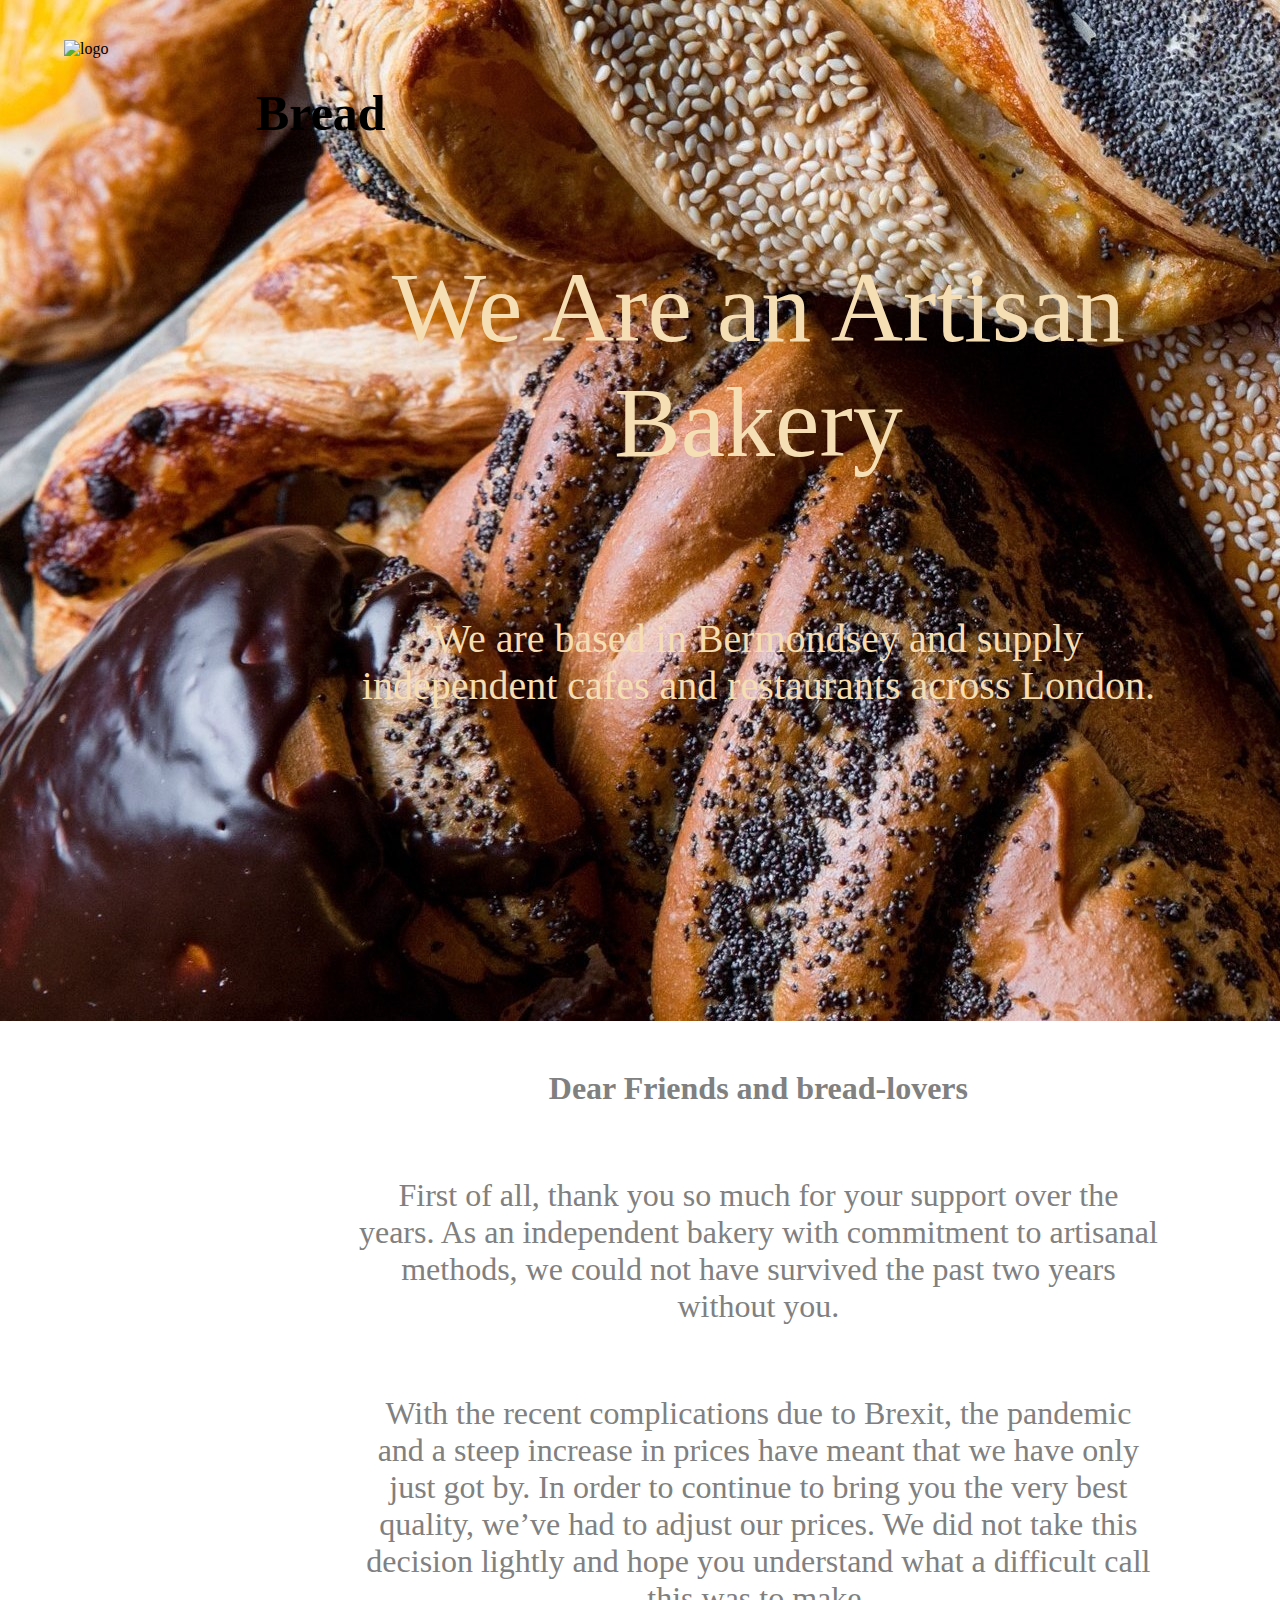
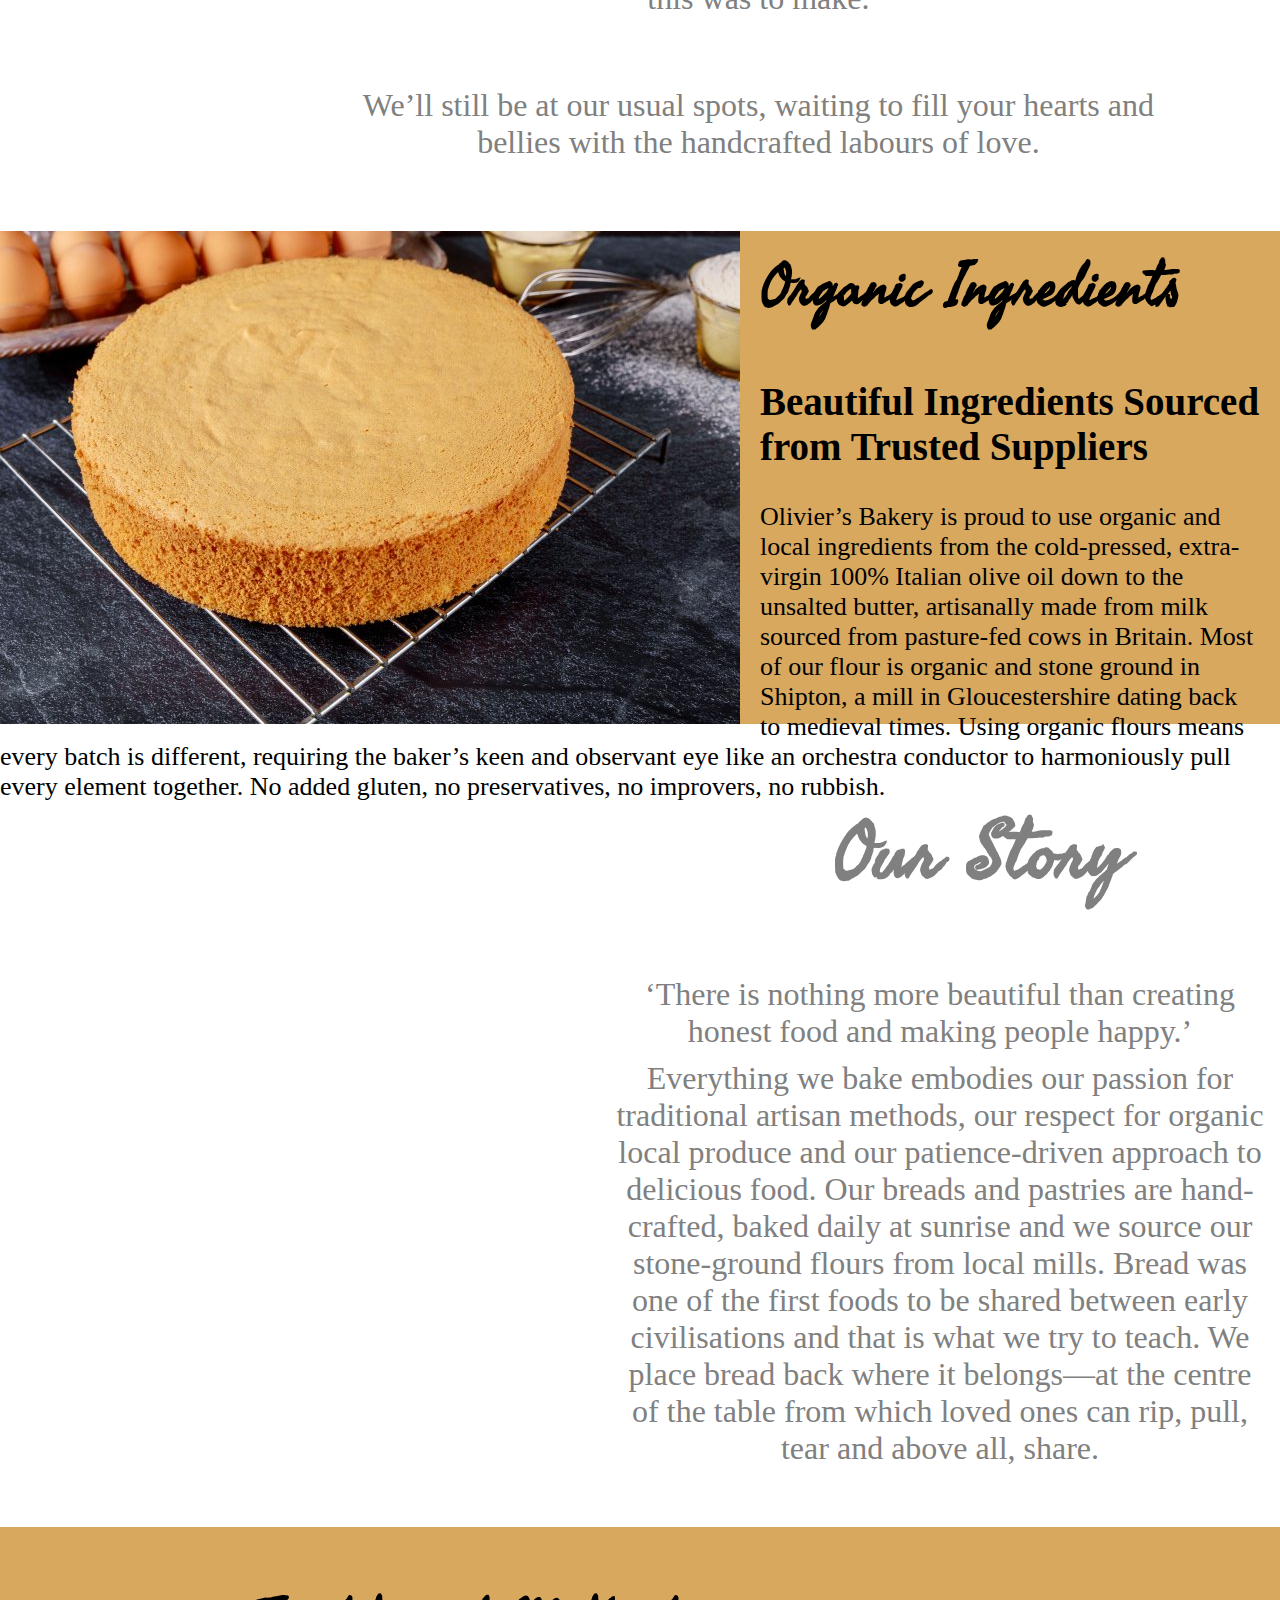
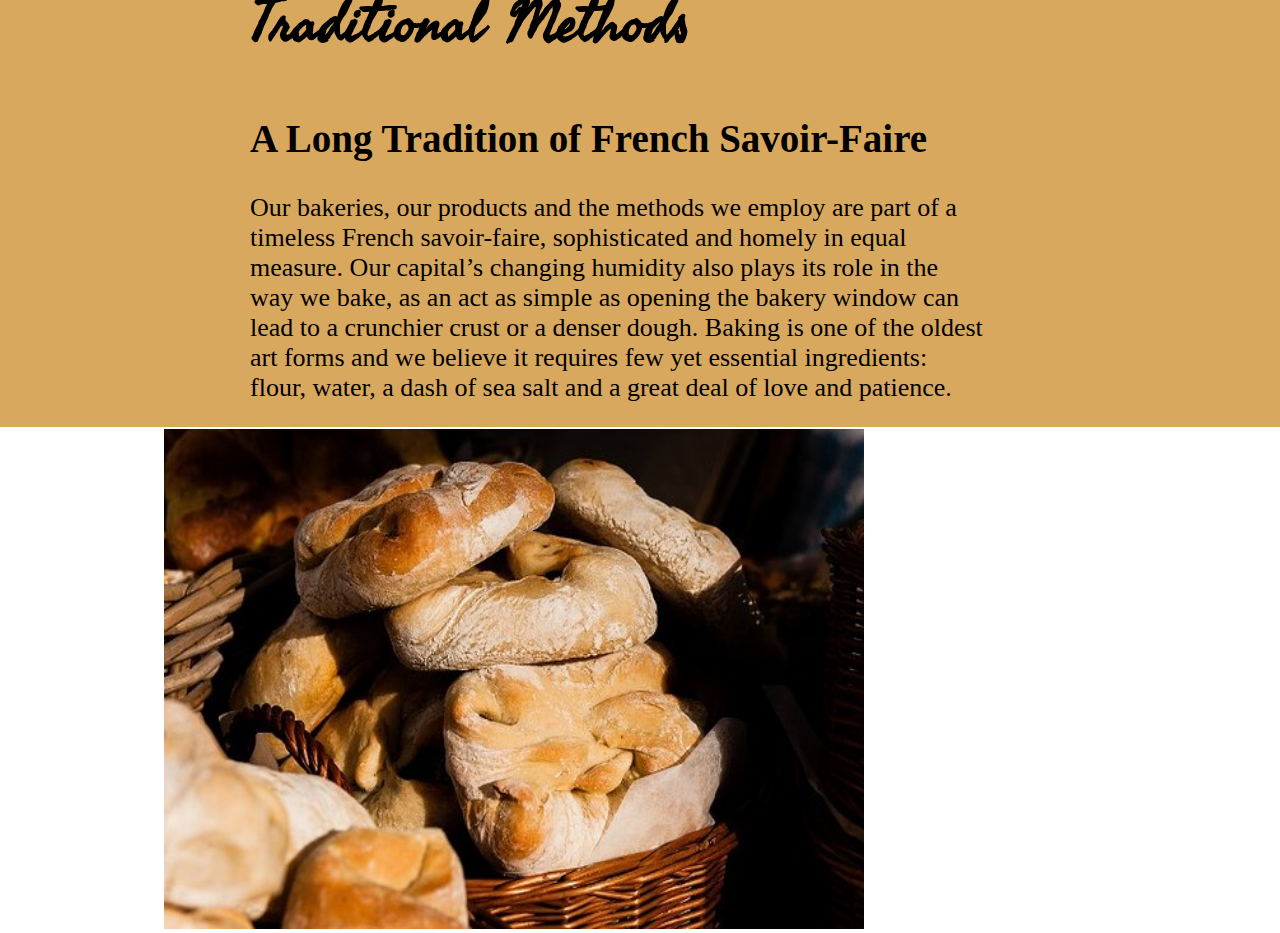
==== menu.html @ b144fc4b "Add files via upload" ====
<!DOCTYPE html>
<html lang="en">

<head>
	<meta charset="UTF-8">
	<meta name="viewport" content="width=device-width,initial-scale=1.0">
	<link rel="stylesheet" type="text/css" href="css/style.css">
	<link rel="preconnect" href="https://fonts.googleapis.com">
	<link rel="preconnect" href="https://fonts.gstatic.com" crossorigin>
	<link href="https://fonts.googleapis.com/css2?family=Fasthand&display=swap" rel="stylesheet">
	<title>Document</title>
</head>
<header class="header_2">
	<img src="img/bread_header .jpg" alt="background">
	<nav class="main-menu">
		<div class="block-logo">
			<img src="img/bread.png" alt="logo" class="logo">
			<h1>Bread</h1>
			<div class="head">
				<p>We Are an Artisan Bakery</p>
				<p class="block-x">We are based in Bermondsey and supply independent cafes and restaurants across
					London.
				</p>
			</div>
</header>

<body>
	<div class="text">
		<p class="first">Dear Friends and bread-lovers</p>
		<p>First of all, thank you so much for your support over the years. As an independent bakery with commitment to
			artisanal methods, we could not have survived the past two years without you.</p>
		<p>With the recent complications due to Brexit, the pandemic and a steep increase in prices have meant that we
			have only just got by. In order to continue to bring you the very best quality, we’ve had to adjust our
			prices. We did not take this decision lightly and hope you understand what a difficult call this was to
			make.</p>
		<p>We’ll still be at our usual spots, waiting to fill your hearts and bellies with the handcrafted labours of
			love.</p>
	</div>
	<div class="block_1">
		<img src="img/biscuit.jpg">
		<div class="text_block">
			<h1>Organic Ingredients</h1>
			<h2>Beautiful Ingredients Sourced from Trusted Suppliers</h2>
			<p>Olivier’s Bakery is proud to use organic and local ingredients from the cold-pressed, extra-virgin 100%
				Italian olive oil down to the unsalted butter, artisanally made from milk sourced from pasture-fed cows
				in Britain. Most of our flour is organic and stone ground in Shipton, a mill in Gloucestershire dating
				back to medieval times. Using organic flours means every batch is different, requiring the baker’s keen
				and observant eye like an orchestra conductor to harmoniously pull every element together. No added
				gluten, no preservatives, no improvers, no rubbish.</p>
		</div>
	</div>
	<div class="text_2">
		<h1>Our Story</h1>
		<p>‘There is nothing more beautiful than creating honest food and making people happy.’</p>
		<p>Everything we bake embodies our passion for traditional artisan methods, our respect for organic local
			produce and our patience-driven approach to delicious food. Our breads and pastries are hand-crafted, baked
			daily at sunrise and we source our stone-ground flours from local mills. Bread was one of the first foods to
			be shared between early civilisations and that is what we try to teach. We place bread back where it
			belongs—at the centre of the table from which loved ones can rip, pull, tear and above all, share.</p>
	</div>
	<div class="block_2">
		<div class="text_block_2">
			<h1>Traditional Methods</h1>
			<h2>A Long Tradition of French Savoir-Faire</h2>
			<p>Our bakeries, our products and the methods we employ are part of a timeless French savoir-faire,
				sophisticated and homely in equal measure. Our capital’s changing humidity also plays its role in the
				way we bake, as an act as simple as opening the bakery window can lead to a crunchier crust or a denser
				dough. Baking is one of the oldest art forms and we believe it requires few yet essential ingredients:
				flour, water, a dash of sea salt and a great deal of love and patience.</p>
		</div>
		<img src="img/sesame_bread.jpg">
	</div>
</body>

</html>
---- css/style.css ----
body {
	margin: 0px;
}

.header,
.header_2 {
	position: relative;
	height: 1000px;
}

.head_img {

	width: 100%;
	right: 0%;
	visibility: 0.2;
}

.main-menu ul {
	list-style: none;
	margin: auto;
	position: absolute;
	padding: 0;
	margin: 0;
	top: 10%;
	right: 0;

	left: 40%;
	height: 400px;
	bottom: 50%;
	font-size: 30px;
}

.main-menu ul li {
	display: inline;
	margin-left: 30px;
}

a {
	border-radius: 25px;
	border: 1px solid black;
	text-decoration: none;
	color: black;
	padding: 10px;
	background-color: orange;
}

a:hover {
	background-color: white;
	color: black;
	transition-duration: 0.2s;
	transition-delay: 0.2s;
}

.logo {
	position: absolute;
	right: 0;
	top: 4%;
	left: 5%;
	bottom: 0;
	width: 150px;
	height: 150px;
}

.header h1,
.header_2 h1 {
	position: absolute;
	right: 0;
	top: 5%;
	left: 20%;
	bottom: 0;
	font-size: 50px;
	color: black;
}

.head {
	position: absolute;
	right: 0;
	top: 25%;
	left: 28%;
	bottom: 0;
	font-size: 100px;
	width: 800px;
	text-align: center;
}

.block-x {
	position: absolute;
	right: 0;
	top: 50%;
	left: 0%;
	bottom: 0;
	font-size: 40px;
	width: 800px;
	text-align: center;
}

.content {
	position: relative;
	background-color: #28292B;
	height: 500px;
	color: white;

}

.content p {
	position: absolute;
	width: 900px;
	left: 24%;
	top: 40%;
	text-align: center;
	font-size: 26px;
	visibility: unset;
}

.content h1 {
	position: absolute;
	width: 900px;
	left: 24%;
	top: 9%;
	right: 0;
	bottom: 0;
	text-align: center;
	font-size: 40px;
	color: white;
	border: 1px solid white;
	border-left: none;
	border-right: none;
	padding: 40px 0;
	margin: 60px 0;
}

.sale {
	position: relative;
	background-color: #cccccc;
	background-image: linear-gradient(#804030, #808080);
	height: 1000px;
}

.sale h1 {
	position: absolute;
	width: 900px;
	left: 24%;
	top: 0;
	right: 0;
	bottom: 0;
	text-align: center;
	font-size: 40px;
	color: white;
	padding: 40px 0;
}

.sale p {
	position: relative;
	width: 900px;
	left: 24%;
	top: 25%;
	text-align: center;
	font-size: 26px;
	visibility: unset;
}

.sale ul {
	position: relative;
	margin: 0 110px;
	left: 24%;
	top: 25%;
	text-align: center;
	display: inline-flex;
	font-size: 26px;
	list-style: none;
	padding: 0;
}

.sale ul li {
	display: inline;
	margin: 70px;
}

.price {
	display: block;
	position: absolute;
	width: 440px;
	top: 49%;
	left: 26%;
	right: 0;
	bottom: 0;
}

li .active:hover~.price {
	display: block;
}

.price h2 {
	font-size: 24px;
	text-align: justify;
	display: inline-flex;
	width: 500px;
}

.price p {
	font-size: 17px;
	width: 300px;
	margin-left: -115px;
	top: 0;
	text-align: left;
}

span {
	margin-left: 20px;
}

.block-2 {
	position: relative;
	top: -59%;
	left: 120%;
}

.menu {
	display: inline-flex;
	width: 100%;
}



.header_2 .head {
	position: absolute;
	right: 0;
	top: 15%;
	left: 28%;
	bottom: 0;
	color: wheat;
}

.text,
.text_2 {
	position: relative;
	right: 0;
	top: 15%;
	left: 28%;
	bottom: 0;
	color: wheat;
	width: 800px;
	text-align: center;
}

.text p,
.text_2 p {
	font-size: 32px;
	color: #808080;
	margin: 70px 0;
}

.first {
	font-weight: bold;
}

.block_1,
.block_2 {
	height: 493px;
	padding-right: 20px;
	background-color: #D8A85E;
}

.block_1 h1,
.block_2 h1 {
	font-family: 'Fasthand', cursive;
	font-size: 60px;
}

.block_1 img {
	float: left;
	margin-right: 20px;
}

.text_block,
.text_block_2 {
	font-size: 26px;
}

.text_2 {
	width: 1849px;
	left: 0;
	padding-bottom: 50px;
}

.text_2 h1 {
	font-family: 'Fasthand', cursive;
	font-size: 80px;
	color: #808080;
	padding-left: 110px;
}

.text_2 p {
	margin: 10px 65px;
	width: 650px;
	padding-left: 550px;
}

.block_2 {
	height: 500px;
	margin-bottom: 50px;
}

.text_block_2 {
	float: left;
	width: 735px;
	padding-left: 250px;
}

.block_2 img {
	position: relative;
	left: 164px;
	right: 0;
	top: 0;
	bottom: 0;
	width: 700px;
	height: 500px;
}
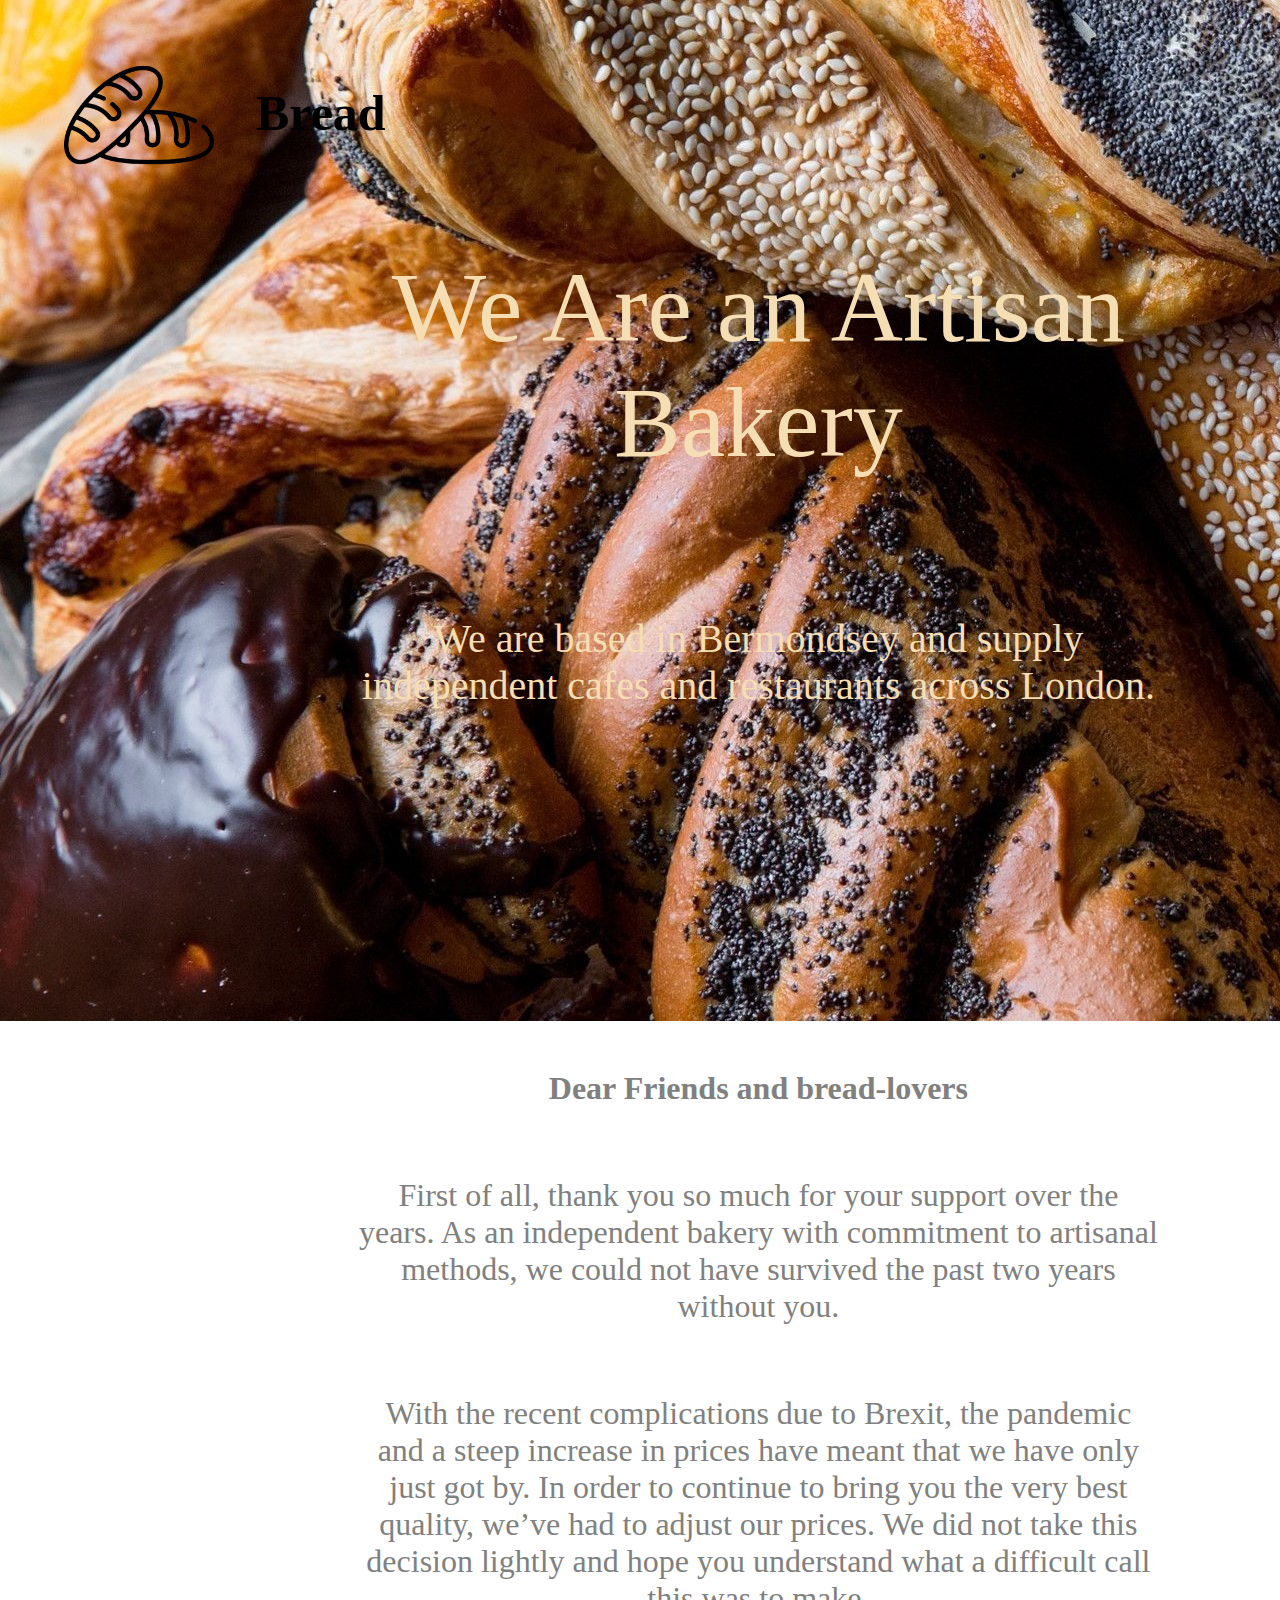
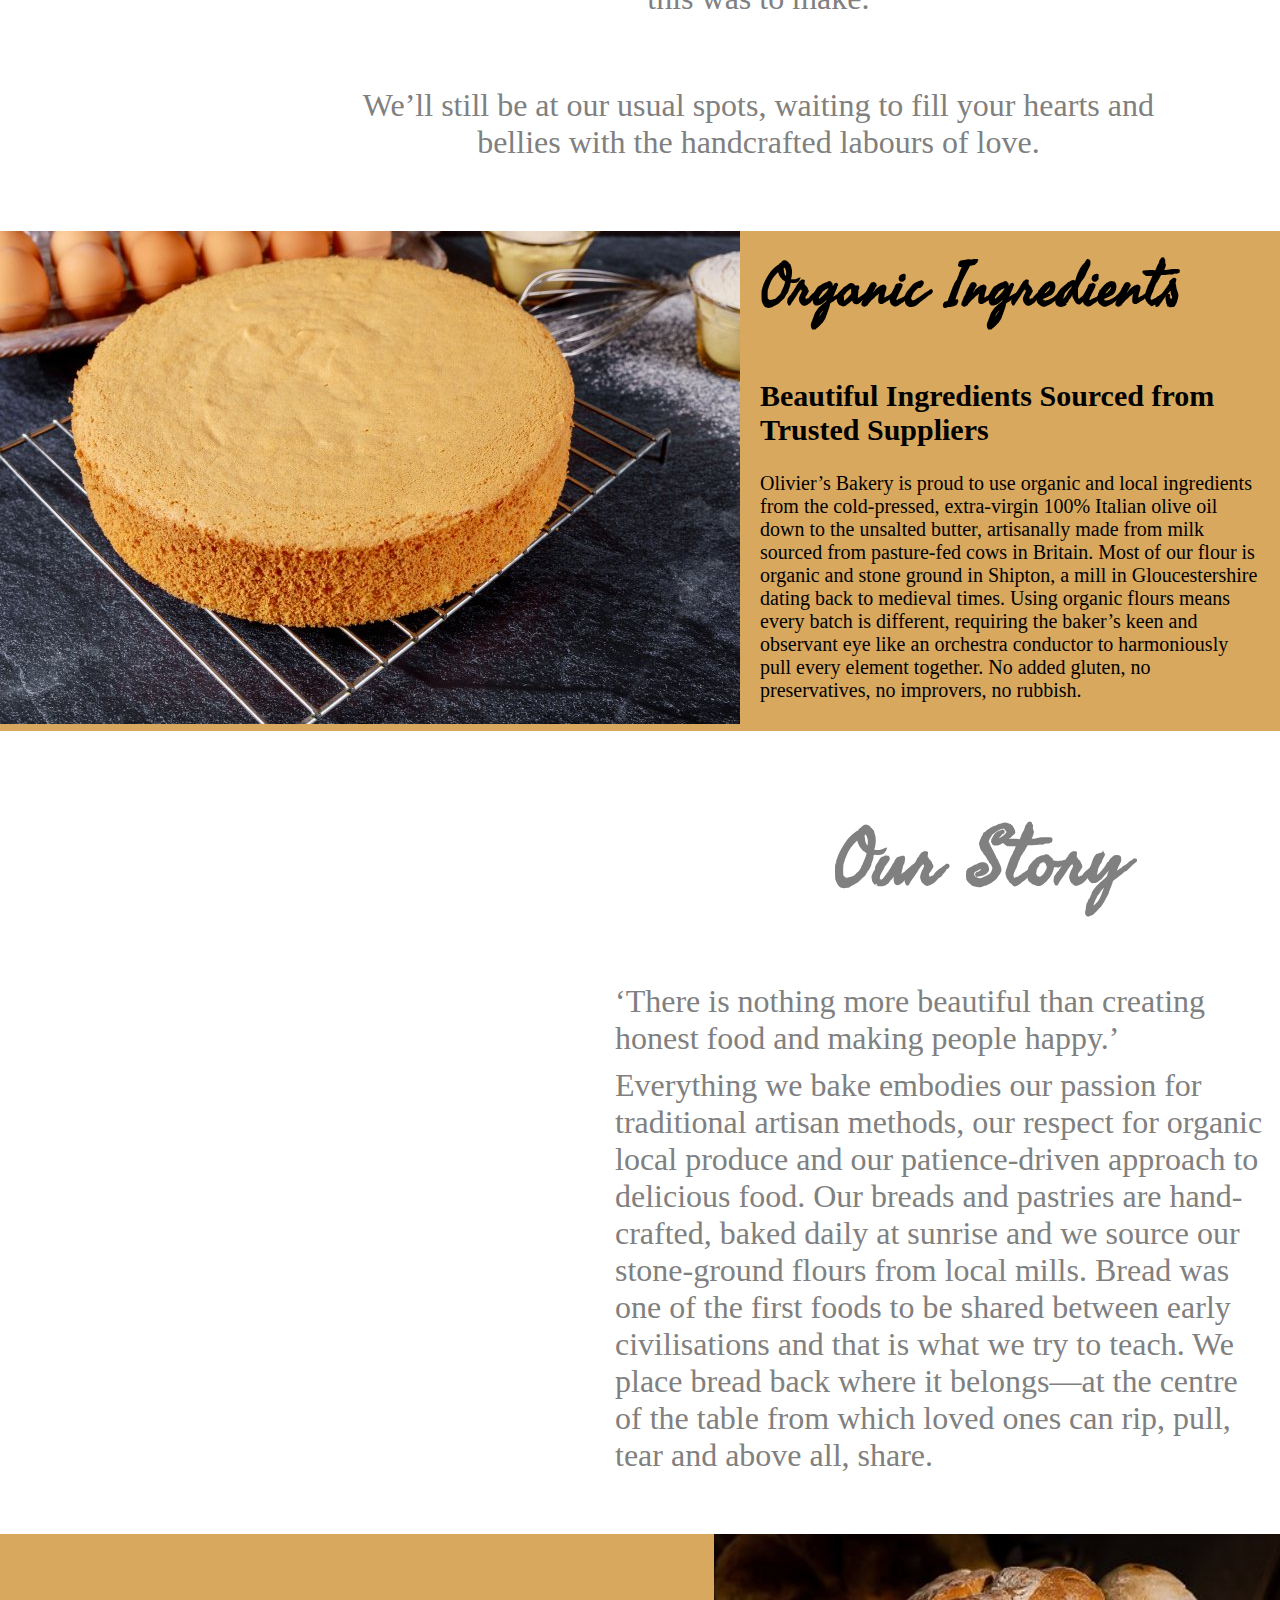
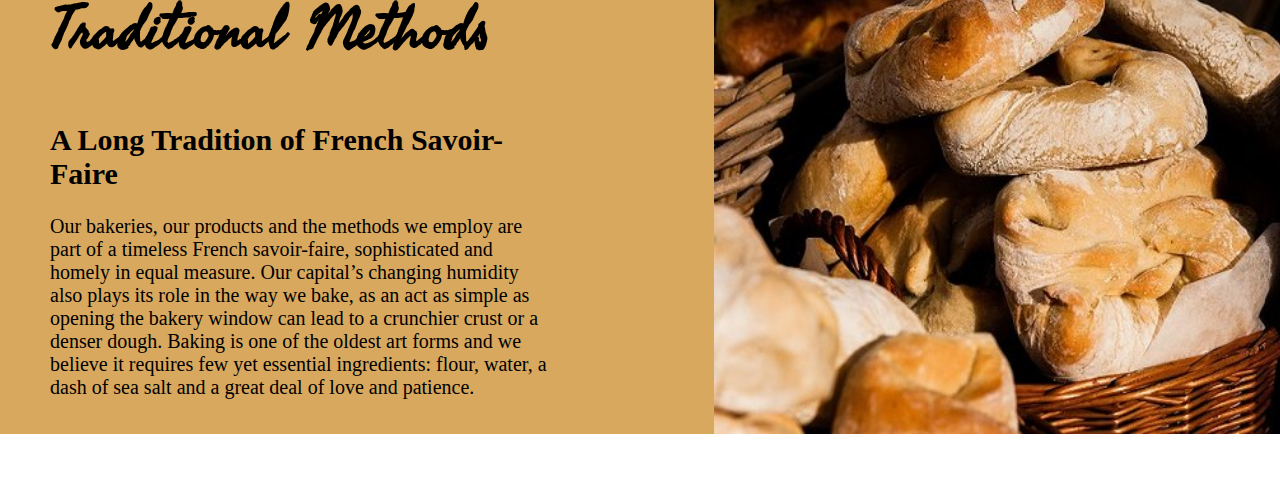
==== commit aaefa4e4: "Update menu.html" ====
--- a/menu.html
+++ b/menu.html
@@ -5,6 +5,7 @@
 	<meta charset="UTF-8">
 	<meta name="viewport" content="width=device-width,initial-scale=1.0">
 	<link rel="stylesheet" type="text/css" href="css/style.css">
+	<link rel="stylesheet" href="css/print.css">
 	<link rel="preconnect" href="https://fonts.googleapis.com">
 	<link rel="preconnect" href="https://fonts.gstatic.com" crossorigin>
 	<link href="https://fonts.googleapis.com/css2?family=Fasthand&display=swap" rel="stylesheet">
@@ -72,4 +73,4 @@
 	</div>
 </body>
 
-</html>+</html>
--- a/css/style.css
+++ b/css/style.css
@@ -1,15 +1,4 @@
-body {
-	margin: 0px;
-}
-
-.header,
-.header_2 {
-	position: relative;
-	height: 1000px;
-}
-
 .head_img {
-
 	width: 100%;
 	right: 0%;
 	visibility: 0.2;
@@ -18,12 +7,10 @@
 .main-menu ul {
 	list-style: none;
 	margin: auto;
-	position: absolute;
 	padding: 0;
 	margin: 0;
 	top: 10%;
 	right: 0;
-
 	left: 40%;
 	height: 400px;
 	bottom: 50%;
@@ -41,6 +28,7 @@
 	text-decoration: none;
 	color: black;
 	padding: 10px;
+	font-size: 25px;
 	background-color: orange;
 }
 
@@ -52,7 +40,6 @@
 }
 
 .logo {
-	position: absolute;
 	right: 0;
 	top: 4%;
 	left: 5%;
@@ -63,7 +50,6 @@
 
 .header h1,
 .header_2 h1 {
-	position: absolute;
 	right: 0;
 	top: 5%;
 	left: 20%;
@@ -73,25 +59,21 @@
 }
 
 .head {
-	position: absolute;
 	right: 0;
 	top: 25%;
 	left: 28%;
 	bottom: 0;
 	font-size: 100px;
 	width: 800px;
-	text-align: center;
+
 }
 
 .block-x {
-	position: absolute;
 	right: 0;
 	top: 50%;
 	left: 0%;
 	bottom: 0;
 	font-size: 40px;
-	width: 800px;
-	text-align: center;
 }
 
 .content {
@@ -103,23 +85,15 @@
 }
 
 .content p {
-	position: absolute;
-	width: 900px;
-	left: 24%;
 	top: 40%;
-	text-align: center;
 	font-size: 26px;
 	visibility: unset;
 }
 
 .content h1 {
-	position: absolute;
-	width: 900px;
-	left: 24%;
 	top: 9%;
 	right: 0;
 	bottom: 0;
-	text-align: center;
 	font-size: 40px;
 	color: white;
 	border: 1px solid white;
@@ -133,38 +107,27 @@
 	position: relative;
 	background-color: #cccccc;
 	background-image: linear-gradient(#804030, #808080);
-	height: 1000px;
 }
 
 .sale h1 {
-	position: absolute;
-	width: 900px;
-	left: 24%;
 	top: 0;
 	right: 0;
 	bottom: 0;
-	text-align: center;
 	font-size: 40px;
 	color: white;
 	padding: 40px 0;
 }
 
 .sale p {
-	position: relative;
-	width: 900px;
-	left: 24%;
 	top: 25%;
-	text-align: center;
 	font-size: 26px;
 	visibility: unset;
 }
 
 .sale ul {
-	position: relative;
 	margin: 0 110px;
 	left: 24%;
 	top: 25%;
-	text-align: center;
 	display: inline-flex;
 	font-size: 26px;
 	list-style: none;
@@ -178,7 +141,6 @@
 
 .price {
 	display: block;
-	position: absolute;
 	width: 440px;
 	top: 49%;
 	left: 26%;
@@ -202,7 +164,6 @@
 	width: 300px;
 	margin-left: -115px;
 	top: 0;
-	text-align: left;
 }
 
 span {
@@ -210,7 +171,6 @@
 }
 
 .block-2 {
-	position: relative;
 	top: -59%;
 	left: 120%;
 }
@@ -220,10 +180,7 @@
 	width: 100%;
 }
 
-
-
 .header_2 .head {
-	position: absolute;
 	right: 0;
 	top: 15%;
 	left: 28%;
@@ -233,14 +190,11 @@
 
 .text,
 .text_2 {
-	position: relative;
 	right: 0;
 	top: 15%;
 	left: 28%;
 	bottom: 0;
 	color: wheat;
-	width: 800px;
-	text-align: center;
 }
 
 .text p,
@@ -256,7 +210,6 @@
 
 .block_1,
 .block_2 {
-	height: 493px;
 	padding-right: 20px;
 	background-color: #D8A85E;
 }
@@ -274,7 +227,7 @@
 
 .text_block,
 .text_block_2 {
-	font-size: 26px;
+	font-size: 20px;
 }
 
 .text_2 {
@@ -297,14 +250,13 @@
 }
 
 .block_2 {
-	height: 500px;
 	margin-bottom: 50px;
 }
 
 .text_block_2 {
 	float: left;
-	width: 735px;
-	padding-left: 250px;
+	width: 500px;
+	padding-left: 50px;
 }
 
 .block_2 img {
@@ -314,5 +266,4 @@
 	top: 0;
 	bottom: 0;
 	width: 700px;
-	height: 500px;
-}
+}
--- a/css/print.css
+++ b/css/print.css
@@ -0,0 +1,66 @@
+body {
+    margin: 0px;
+}
+
+.head,
+.logo,
+.price,
+.sale h1,
+.block-x,
+.header h1,
+.content p,
+.content h1,
+.header_2 h1,
+.main-menu ul,
+.header_2 .head {
+    position: absolute;
+}
+
+.text,
+.sale,
+.header,
+.sale p,
+.text_2,
+.sale ul,
+.block-2,
+.content,
+.header_2,
+.block_2 img {
+    position: relative;
+}
+
+.sale,
+.header,
+.header_2 {
+    height: 1000px;
+}
+
+.sale h1,
+.content p,
+.content h1 {
+    width: 900px;
+    left: 24%;
+}
+
+.head,
+.text,
+.block-x {
+    width: 800px;
+    text-align: center;
+}
+
+.sale p,
+.sale ul,
+.sale h1,
+.content p,
+.content h1,
+.text_2 h1 {
+    text-align: center;
+}
+
+.block_1,
+.block_2,
+.content,
+.block_2 img {
+    height: 500px;
+}